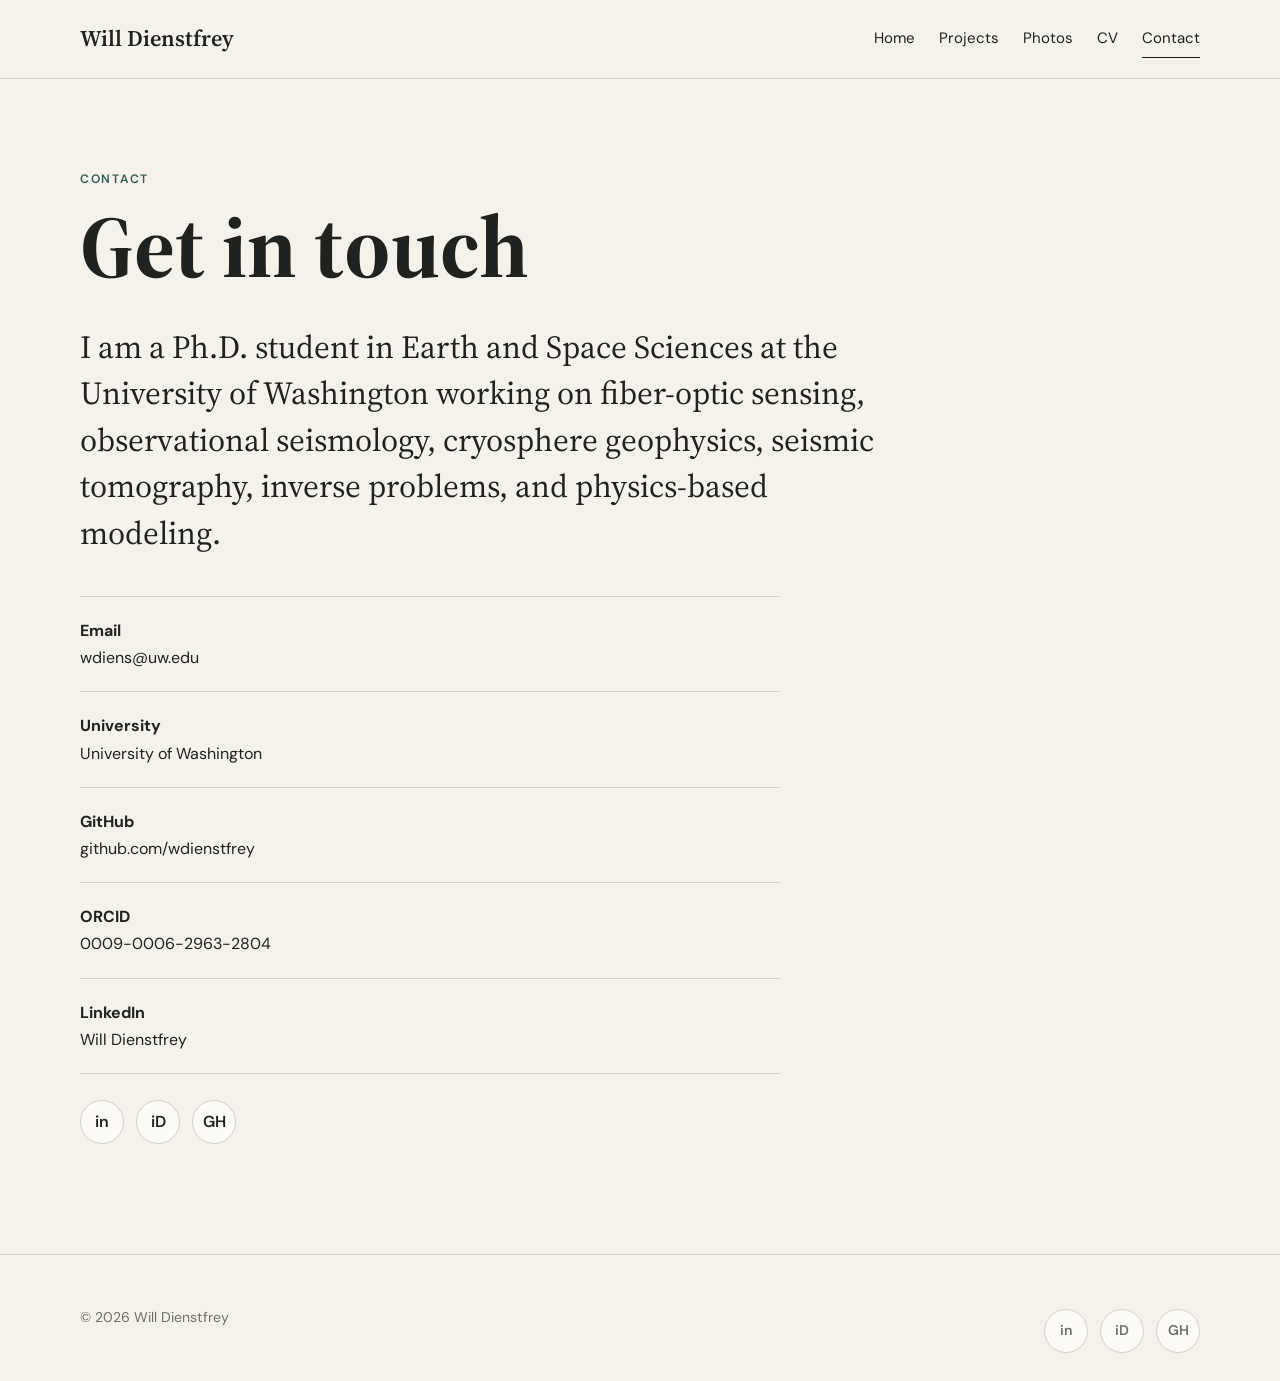
==== contact.html @ 0aa44435 "Create initial website First pass at making a website" ====
<!doctype html><html lang="en"><head><meta charset="utf-8"><meta name="viewport" content="width=device-width,initial-scale=1"><meta name="description" content="Will Dienstfrey — geophysical observations and physics-based modeling of Earth systems"><title>Contact | Will Dienstfrey</title><link rel="stylesheet" href="styles.css"></head><body><header class="site-header"><div class="container nav-wrap"><a class="site-name" href="index.html">Will Dienstfrey</a><nav><a href="index.html" class="">Home</a><a href="projects.html" class="">Projects</a><a href="photos.html" class="">Photos</a><a href="cv.html" class="">CV</a><a href="contact.html" class="active">Contact</a></nav></div></header><main class="container page"><p class="eyebrow">CONTACT</p><h1>Get in touch</h1><p class="lede">I am a Ph.D. student in Earth and Space Sciences at the University of Washington working on fiber-optic sensing, observational seismology, cryosphere geophysics, seismic tomography, inverse problems, and physics-based modeling.</p><div class="contact-list"><div class="contact-row"><strong>Email</strong><a href="mailto:wdiens@uw.edu">wdiens@uw.edu</a></div><div class="contact-row"><strong>University</strong>University of Washington</div><div class="contact-row"><strong>GitHub</strong><a href="https://github.com/wdienstfrey">github.com/wdienstfrey</a></div><div class="contact-row"><strong>ORCID</strong><a href="https://orcid.org/0009-0006-2963-2804">0009-0006-2963-2804</a></div><div class="contact-row"><strong>LinkedIn</strong><a href="https://www.linkedin.com/in/will-dienstfrey-532bb4279">Will Dienstfrey</a></div></div><div class="socials"><a class="social" href="https://www.linkedin.com/in/will-dienstfrey-532bb4279" aria-label="LinkedIn">in</a><a class="social" href="https://orcid.org/0009-0006-2963-2804" aria-label="ORCID">iD</a><a class="social" href="https://github.com/wdienstfrey" aria-label="GitHub">GH</a></div></main><footer class="footer"><div class="container footer-inner"><span>© 2026 Will Dienstfrey</span><div class="socials"><a class="social" href="https://www.linkedin.com/in/will-dienstfrey-532bb4279" aria-label="LinkedIn">in</a><a class="social" href="https://orcid.org/0009-0006-2963-2804" aria-label="ORCID">iD</a><a class="social" href="https://github.com/wdienstfrey" aria-label="GitHub">GH</a></div></div></footer></body></html>
---- styles.css ----
@import url('https://fonts.googleapis.com/css2?family=DM+Sans:wght@400;500;600&family=Source+Serif+4:opsz,wght@8..60,500;8..60,600&display=swap');
:root{--bg:#f5f2ec;--paper:#fbfaf7;--text:#20221f;--muted:#6c6e68;--line:#d6d1c7;--accent:#315d50;--max:1120px}
*{box-sizing:border-box}html{scroll-behavior:smooth}body{margin:0;background:var(--bg);color:var(--text);font-family:'DM Sans',sans-serif;line-height:1.7}a{color:inherit;text-decoration:none}a:hover{color:var(--accent)}.container{width:min(calc(100% - 40px),var(--max));margin:auto}.site-header{position:sticky;top:0;z-index:20;background:rgba(245,242,236,.94);backdrop-filter:blur(8px);border-bottom:1px solid var(--line)}.nav-wrap{min-height:78px;display:flex;align-items:center;justify-content:space-between;gap:24px}.site-name,h1,h2,h3{font-family:'Source Serif 4',Georgia,serif}.site-name{font-size:1.4rem;font-weight:600}nav{display:flex;gap:24px;font-size:.94rem}nav a{padding:6px 0;border-bottom:1px solid transparent}nav a.active,nav a:hover{border-bottom-color:var(--text);color:var(--text)}
.hero{min-height:78vh;display:flex;align-items:end;color:white;background:linear-gradient(rgba(15,22,19,.34),rgba(15,22,19,.48)),url('assets/hero.jpg') center/cover no-repeat}.hero-inner{padding:110px 0 76px}.hero h1{font-size:clamp(4rem,9vw,7rem);line-height:1;margin:8px 0 20px}.hero .lede{max-width:850px;color:white}.eyebrow{font-size:.76rem;letter-spacing:.14em;font-weight:600;color:var(--accent);margin:0 0 10px}.hero .eyebrow{color:#edf3ef}.lede{font-family:'Source Serif 4',Georgia,serif;font-size:clamp(1.4rem,2.7vw,2rem);line-height:1.45;max-width:800px}h1{font-size:clamp(3rem,7vw,5.5rem);line-height:1.05;margin:8px 0 28px}h2{font-size:clamp(2rem,4vw,3.1rem);line-height:1.12;margin:0 0 20px}h3{font-size:1.55rem;line-height:1.2;margin:10px 0 12px}.page{padding:90px 0 110px;min-height:72vh}
.about{display:grid;grid-template-columns:1.2fr .8fr;gap:70px;padding:85px 0;border-bottom:1px solid var(--line);align-items:center}.profile{width:100%;max-width:360px;aspect-ratio:4/5;object-fit:cover;object-position:center 38%;justify-self:end}.socials{display:flex;gap:12px;margin-top:26px}.social{width:44px;height:44px;border:1px solid var(--line);border-radius:50%;display:flex;align-items:center;justify-content:center;font-weight:600;background:var(--paper)}
.section{padding:85px 0;border-bottom:1px solid var(--line)}.project-grid{display:grid;grid-template-columns:repeat(3,1fr);gap:28px;margin-top:36px}.project-card{border-top:1px solid var(--line);padding-top:20px}.project-card img{width:100%;aspect-ratio:3/2;object-fit:cover;margin-bottom:16px}.meta{font-size:.82rem;color:var(--muted);letter-spacing:.03em}.text-link{color:var(--accent);font-weight:600}.project-entry{display:grid;grid-template-columns:.95fr 1.05fr;gap:54px;padding:52px 0;border-top:1px solid var(--line)}.project-entry img{width:100%;aspect-ratio:3/2;object-fit:cover}.project-copy p{margin:0 0 16px}.pubs{display:grid;grid-template-columns:1fr 1fr;gap:28px;margin-top:34px}.pub{border-top:1px solid var(--line);padding-top:20px}.photo-grid{display:grid;grid-template-columns:repeat(3,1fr);gap:18px;margin-top:40px}.photo-grid img{width:100%;aspect-ratio:1/1;object-fit:cover}.photo-grid figure{margin:0}.photo-grid figcaption{font-size:.84rem;color:var(--muted);margin-top:7px}.button{display:inline-block;border:1px solid var(--text);padding:10px 16px;margin:8px 0 22px}.pdf{height:850px;border:1px solid var(--line);background:white}.pdf iframe{width:100%;height:100%;border:0}.contact-list{max-width:700px;border-top:1px solid var(--line);margin-top:40px}.contact-row{padding:20px 0;border-bottom:1px solid var(--line)}.contact-row strong{display:block}.footer{border-top:1px solid var(--line);padding:28px 0;color:var(--muted);font-size:.88rem}.footer-inner{display:flex;justify-content:space-between;align-items:center;gap:24px}
@media(max-width:820px){.nav-wrap{flex-direction:column;align-items:flex-start;padding:18px 0}nav{width:100%;gap:16px;overflow:auto}.about,.project-entry,.project-grid,.pubs{grid-template-columns:1fr}.profile{justify-self:start;max-width:100%}.photo-grid{grid-template-columns:repeat(2,1fr)}.pdf{height:620px}.footer-inner{flex-direction:column;align-items:flex-start}}

.project-preview-grid.four-projects{grid-template-columns:repeat(2,1fr);gap:38px 30px}
.project-preview-grid.four-projects .project-preview{margin-top:0}
.project-preview-grid.four-projects img{aspect-ratio:16/10;object-fit:cover}
.project-entry img{aspect-ratio:16/10;object-fit:cover}
@media(max-width:820px){.project-preview-grid.four-projects{grid-template-columns:1fr}}
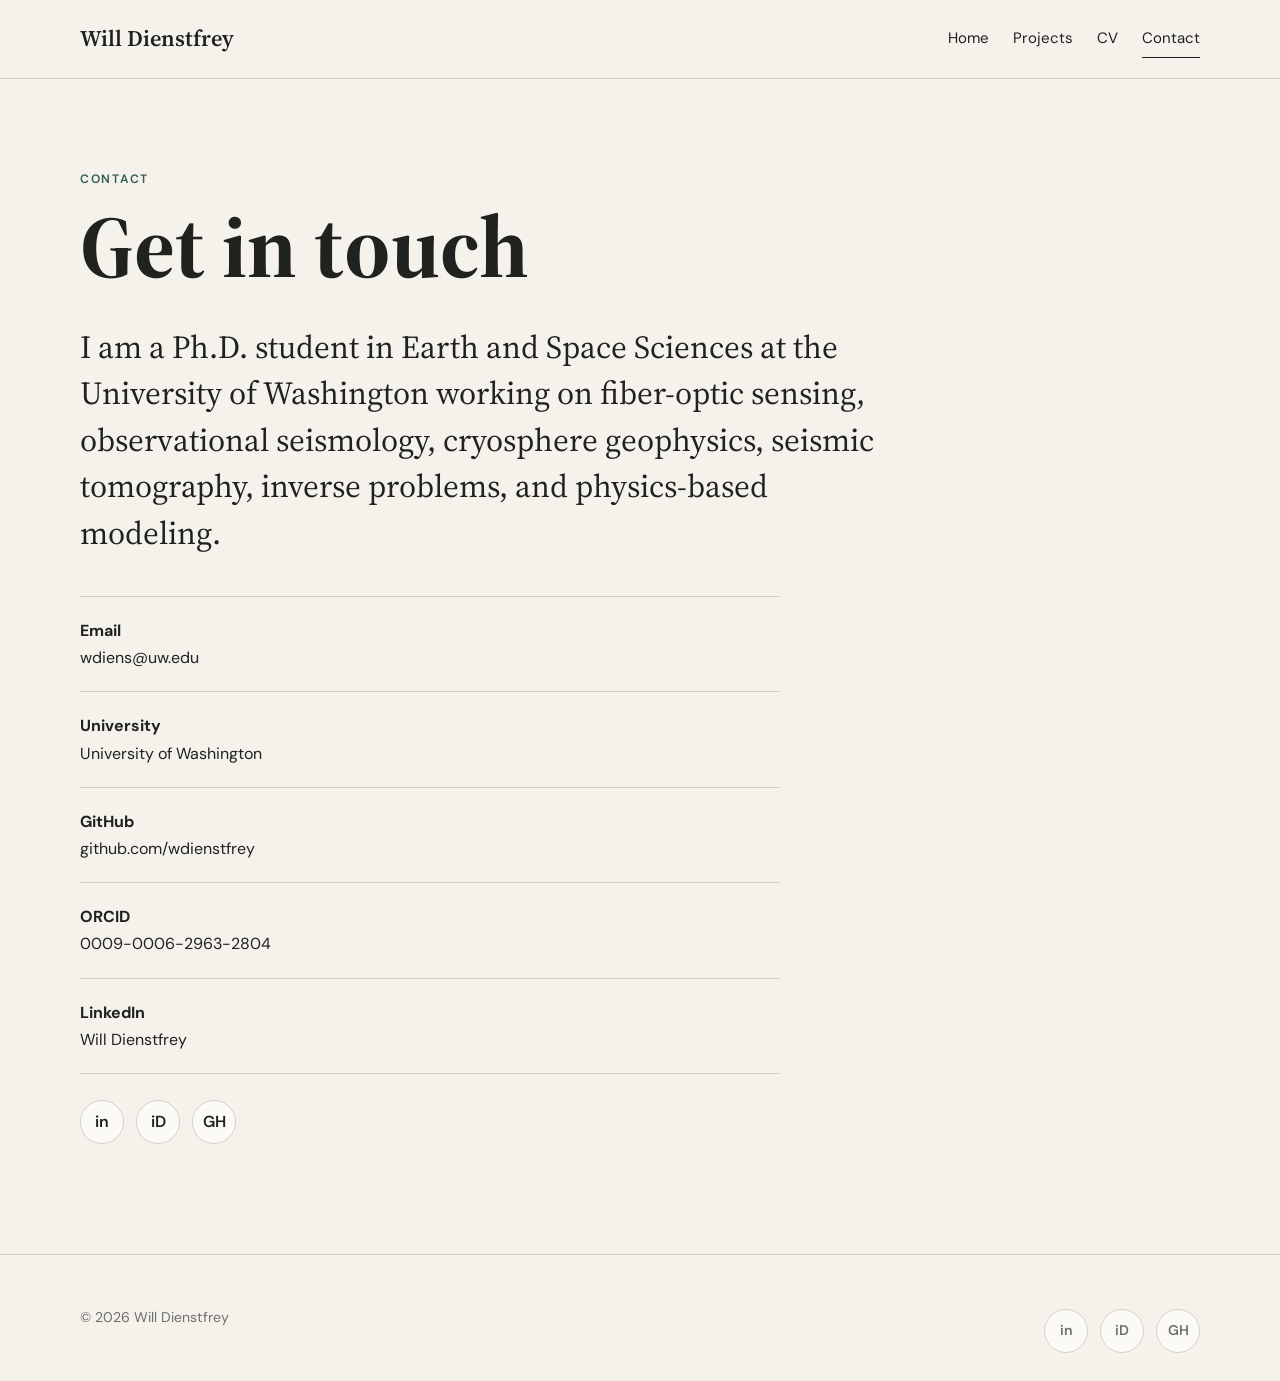
==== commit 5b847b70: "Get rid of yellowstone project" ====
--- a/contact.html
+++ b/contact.html
@@ -1 +1 @@
-<!doctype html><html lang="en"><head><meta charset="utf-8"><meta name="viewport" content="width=device-width,initial-scale=1"><meta name="description" content="Will Dienstfrey — geophysical observations and physics-based modeling of Earth systems"><title>Contact | Will Dienstfrey</title><link rel="stylesheet" href="styles.css"></head><body><header class="site-header"><div class="container nav-wrap"><a class="site-name" href="index.html">Will Dienstfrey</a><nav><a href="index.html" class="">Home</a><a href="projects.html" class="">Projects</a><a href="photos.html" class="">Photos</a><a href="cv.html" class="">CV</a><a href="contact.html" class="active">Contact</a></nav></div></header><main class="container page"><p class="eyebrow">CONTACT</p><h1>Get in touch</h1><p class="lede">I am a Ph.D. student in Earth and Space Sciences at the University of Washington working on fiber-optic sensing, observational seismology, cryosphere geophysics, seismic tomography, inverse problems, and physics-based modeling.</p><div class="contact-list"><div class="contact-row"><strong>Email</strong><a href="mailto:wdiens@uw.edu">wdiens@uw.edu</a></div><div class="contact-row"><strong>University</strong>University of Washington</div><div class="contact-row"><strong>GitHub</strong><a href="https://github.com/wdienstfrey">github.com/wdienstfrey</a></div><div class="contact-row"><strong>ORCID</strong><a href="https://orcid.org/0009-0006-2963-2804">0009-0006-2963-2804</a></div><div class="contact-row"><strong>LinkedIn</strong><a href="https://www.linkedin.com/in/will-dienstfrey-532bb4279">Will Dienstfrey</a></div></div><div class="socials"><a class="social" href="https://www.linkedin.com/in/will-dienstfrey-532bb4279" aria-label="LinkedIn">in</a><a class="social" href="https://orcid.org/0009-0006-2963-2804" aria-label="ORCID">iD</a><a class="social" href="https://github.com/wdienstfrey" aria-label="GitHub">GH</a></div></main><footer class="footer"><div class="container footer-inner"><span>© 2026 Will Dienstfrey</span><div class="socials"><a class="social" href="https://www.linkedin.com/in/will-dienstfrey-532bb4279" aria-label="LinkedIn">in</a><a class="social" href="https://orcid.org/0009-0006-2963-2804" aria-label="ORCID">iD</a><a class="social" href="https://github.com/wdienstfrey" aria-label="GitHub">GH</a></div></div></footer></body></html>+<!doctype html><html lang="en"><head><meta charset="utf-8"><meta name="viewport" content="width=device-width,initial-scale=1"><meta name="description" content="Will Dienstfrey — geophysical observations and physics-based modeling of Earth systems"><title>Contact | Will Dienstfrey</title><link rel="stylesheet" href="styles.css"></head><body><header class="site-header"><div class="container nav-wrap"><a class="site-name" href="index.html">Will Dienstfrey</a><nav><a href="index.html" class="">Home</a><a href="projects.html" class="">Projects</a><a href="cv.html" class="">CV</a><a href="contact.html" class="active">Contact</a></nav></div></header><main class="container page"><p class="eyebrow">CONTACT</p><h1>Get in touch</h1><p class="lede">I am a Ph.D. student in Earth and Space Sciences at the University of Washington working on fiber-optic sensing, observational seismology, cryosphere geophysics, seismic tomography, inverse problems, and physics-based modeling.</p><div class="contact-list"><div class="contact-row"><strong>Email</strong><a href="mailto:wdiens@uw.edu">wdiens@uw.edu</a></div><div class="contact-row"><strong>University</strong>University of Washington</div><div class="contact-row"><strong>GitHub</strong><a href="https://github.com/wdienstfrey">github.com/wdienstfrey</a></div><div class="contact-row"><strong>ORCID</strong><a href="https://orcid.org/0009-0006-2963-2804">0009-0006-2963-2804</a></div><div class="contact-row"><strong>LinkedIn</strong><a href="https://www.linkedin.com/in/will-dienstfrey-532bb4279">Will Dienstfrey</a></div></div><div class="socials"><a class="social" href="https://www.linkedin.com/in/will-dienstfrey-532bb4279" aria-label="LinkedIn">in</a><a class="social" href="https://orcid.org/0009-0006-2963-2804" aria-label="ORCID">iD</a><a class="social" href="https://github.com/wdienstfrey" aria-label="GitHub">GH</a></div></main><footer class="footer"><div class="container footer-inner"><span>© 2026 Will Dienstfrey</span><div class="socials"><a class="social" href="https://www.linkedin.com/in/will-dienstfrey-532bb4279" aria-label="LinkedIn">in</a><a class="social" href="https://orcid.org/0009-0006-2963-2804" aria-label="ORCID">iD</a><a class="social" href="https://github.com/wdienstfrey" aria-label="GitHub">GH</a></div></div></footer></body></html>
--- a/styles.css
+++ b/styles.css
@@ -11,3 +11,14 @@
 .project-preview-grid.four-projects img{aspect-ratio:16/10;object-fit:cover}
 .project-entry img{aspect-ratio:16/10;object-fit:cover}
 @media(max-width:820px){.project-preview-grid.four-projects{grid-template-columns:1fr}}
+
+/* Show full project images on the Projects page */
+.project-entry img {
+  width: 100%;
+  height: auto;
+  aspect-ratio: auto !important;
+  object-fit: contain !important;
+  object-position: center;
+  display: block;
+  background: var(--paper);
+}
